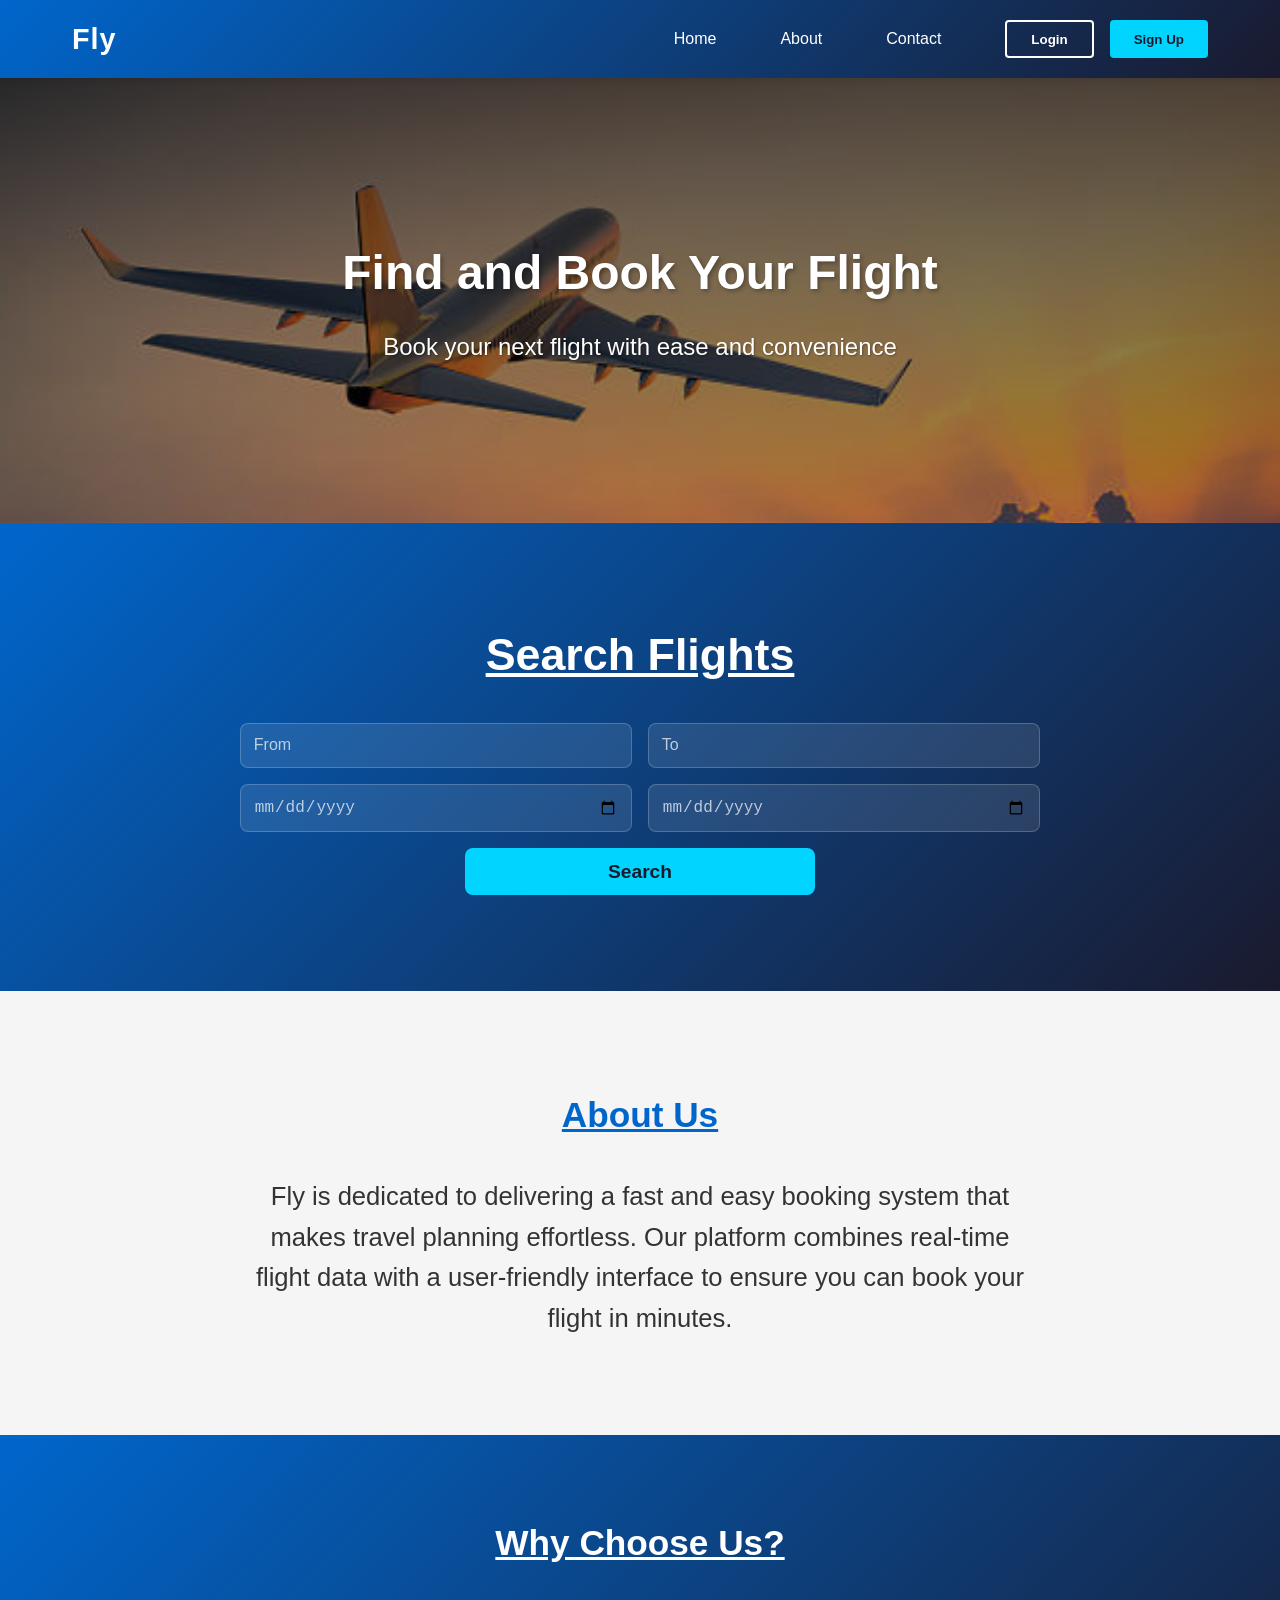
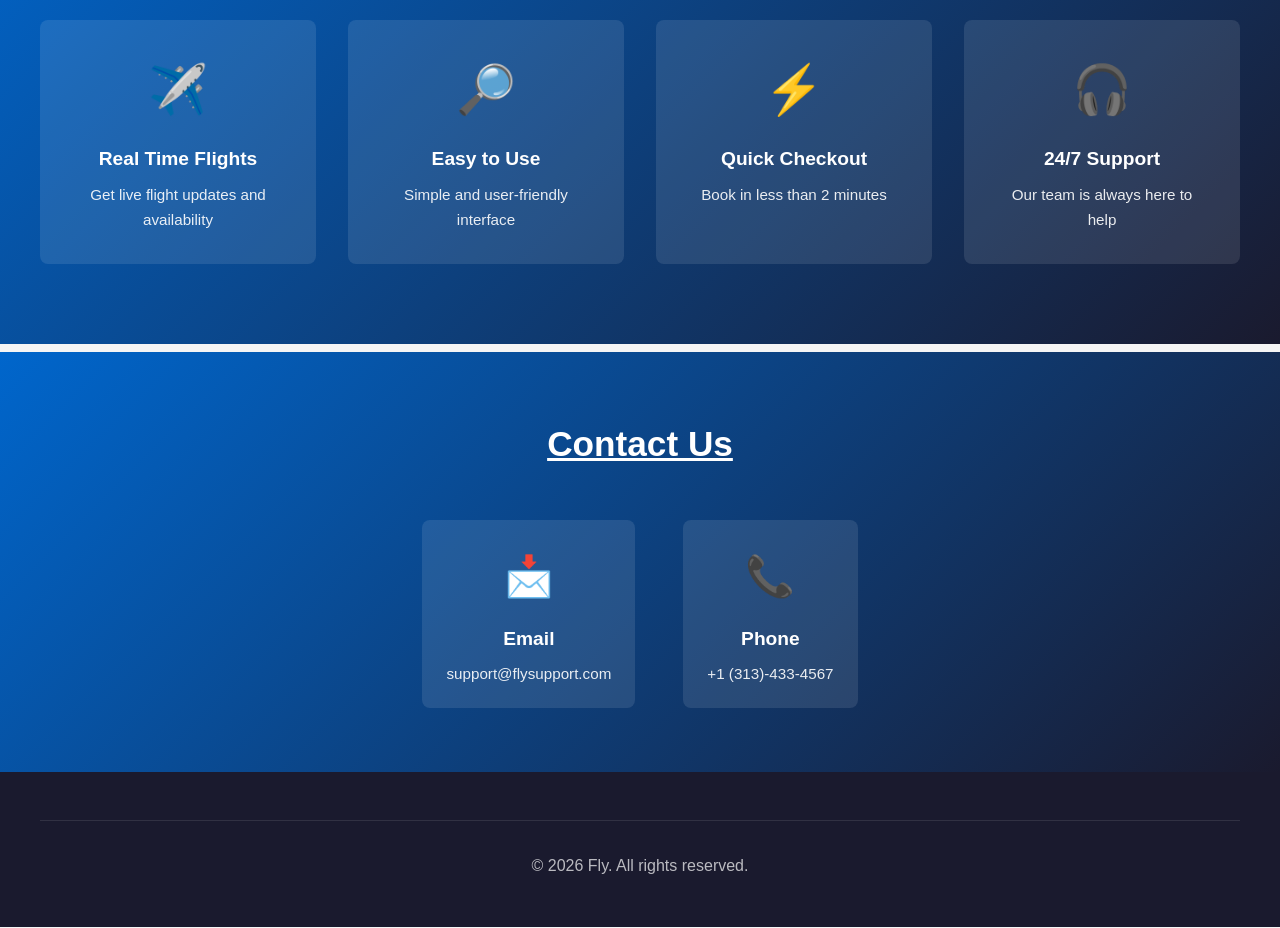
==== index.html @ 25966071 "finished homepage for site (no functionality yet)" ====
<!DOCTYPE html>
<html lang="en">
<head>
    <meta charset="UTF-8">
    <meta name="viewport" content="width=device-width, initial-scale=1.0">
    <title>Fly - Flight Booking</title>
    <link rel="stylesheet" href="css/styles.css">
</head>
<body>
    <!-- Navigation Bar -->
    <nav class="navbar">
        <div class="navbar-container">
            <div class="logo">
                <h1>Fly</h1>
            </div>
            <ul class="nav-menu">
                <li><a href="#home">Home</a></li>
                <li><a href="#about">About</a></li>
                <li><a href="#contact">Contact</a></li>
                <li class="auth-buttons">
                    <button class="btn-login">Login</button>
                    <button class="btn-signup">Sign Up</button>
                </li>
            </ul>
        </div>
    </nav>

    <!-- Hero Section -->
    <section class="hero" id="home">
        <div class="hero-content">
            <h2>Find and Book Your Flight</h2>
            <p>Book your next flight with ease and convenience</p>
        </div>
    </section>

    <!-- Search Section -->
    <section class="search-section">
        <div class="search-container">
            <h2>Search Flights</h2>
            <div class="search-form">
                <div class="search-input-group">
                    <input type="text" placeholder="From" class="search-input">
                    <input type="text" placeholder="To" class="search-input">
                </div>
                <div class="search-input-group">
                    <input type="date" class="search-input">
                    <input type="date" class="search-input">
                </div>
                <button class="search-btn">Search</button>
            </div>
        </div>
    </section>

    <!-- About Section -->
    <section class="about-section" id="about">
        <h2>About Us</h2>
        <p>Fly is dedicated to delivering a fast and easy booking system that makes travel planning effortless.
           Our platform combines real-time flight data with a user-friendly 
           interface to ensure you can book your flight in minutes.</p>
    </section>
    
    <!-- Why Us Section -->
    <section class="provide-section">
        <h2>Why Choose Us?</h2>
        <div class="provide-container">
            <div class="provide">
                <div class="provide-icon">✈️</div>
                <h3>Real Time Flights</h3>
                <p>Get live flight updates and availability</p>
            </div>
            <div class="provide">
                <div class="provide-icon">🔎</div>
                <h3>Easy to Use</h3>
                <p>Simple and user-friendly interface</p>
            </div>
            <div class="provide">
                <div class="provide-icon">⚡</div>
                <h3>Quick Checkout</h3>
                <p>Book in less than 2 minutes</p>
            </div>
            <div class="provide">
                <div class="provide-icon">🎧</div>
                <h3>24/7 Support</h3>
                <p>Our team is always here to help</p>
            </div>
        </div>
    </section>

    <!-- Contact Section -->
    <section class="contact-section" id="contact">
        <h2>Contact Us</h2>
        <div class="contact-container">
            <div class="contact-info">
                <div class="contact-item">
                    <div class="contact-icon">📩</div>
                    <h3>Email</h3>
                    <p>support@flysupport.com</p>
                </div>
                <div class="contact-item">
                    <div class="contact-icon">📞</div>
                    <h3>Phone</h3>
                    <p>+1 (313)-433-4567</p>
                </div>
            </div>
        </div>
    </section>

    <!-- Footer -->
    <footer class="footer">
        <div class="footer-content">
        <div class="footer-bottom">
            <p>&copy; 2026 Fly. All rights reserved.</p>
        </div>
    </footer>
    <script src="scripts/script.js"></script>
</body>
</html>
---- css/styles.css ----
* {
    margin: 0;
    padding: 0;
    box-sizing: border-box;
}

:root {
    --primary-color: #0066cc;
    --secondary-color: #00d4ff;
    --dark-bg: #1a1a2e;
    --light-bg: #f5f5f5;
    --text-dark: #333;
    --text-light: #666;
    --border-color: #ddd;
    --success-color: #27ae60;
    --error-color: #e74c3c;
}

body {
    font-family: 'Segoe UI', Tahoma, Geneva, Verdana, sans-serif;
    line-height: 1.6;
    color: var(--text-dark);
    background-color: var(--light-bg);
}

/* Nav bar */
.navbar {
    background: linear-gradient(135deg, var(--primary-color) 0%, var(--dark-bg) 100%);
    padding: 1rem 0;
    position: sticky;
    top: 0;
    z-index: 1000;
    box-shadow: 0 2px 8px rgba(0, 0, 0, 0.1);
}

.navbar-container {
    max-width: 1200px;
    margin: 0 auto;
    display: flex;
    justify-content: space-between;
    align-items: center;
    padding: 0 2rem;
}

.logo h1 {
    color: white;
    font-size: 1.8rem;
    font-weight: bold;
    letter-spacing: 1px;
}

.nav-menu {
    display: flex;
    list-style: none;
    gap: 2rem;
    align-items: center;
}

.nav-menu a {
    color: white;
    text-decoration: none;
    font-weight: 500;
    transition: 0.3s ease;
    padding: 0.5rem 1rem;
}

.nav-menu a:hover {
    color: var(--secondary-color);
    border-radius: 4px;
}

.auth-buttons {
    display: flex;
    gap: 1rem;
    margin-left: 1rem;
}

.btn-login {
    background: transparent;
    border: 2px solid white;
    color: white;
    padding: 0.6rem 1.5rem;
    border-radius: 4px;
    cursor: pointer;
    font-weight: 600;
    transition: 0.3s ease;
}

.btn-login:hover {
    background: white;
    color: var(--primary-color);
}

.btn-signup {
    background: var(--secondary-color);
    color: var(--dark-bg);
    border: none;
    padding: 0.6rem 1.5rem;
    border-radius: 4px;
    cursor: pointer;
    font-weight: 600;
    transition: 0.3s ease;
}

.btn-signup:hover {
    background: #00b8d4;
    transform: translateY(-2px);
}

/* Hero Section */
.hero {
    background: linear-gradient(rgba(0, 0, 0, 0.7), rgba(0, 0, 0, 0.3)),
                url('../assets/hero_background.jpg');
    background-size: cover;
    background-position: center 50%;
    background-attachment: scroll;
    color: white;
    padding: 9.8rem 2rem;
    text-align: center;
}

.hero-content h2 {
    font-size: 3rem;
    margin-bottom: 1rem;
    font-weight: 700;
    text-shadow: 2px 2px 4px rgba(0, 0, 0, 0.3);
}

.hero-content p {
    font-size: 1.5rem;
    text-shadow: 1px 1px 2px rgba(0, 0, 0, 0.3);
}

/* Provide Section */
.provide-section {
    background: linear-gradient(135deg, var(--primary-color), var(--dark-bg));
    color: white;
    padding: 5rem 2rem;
    margin: 0.5rem 0;
}

.provide-section h2 {
    text-align: center;
    font-size: 2.2rem;
    text-decoration: underline;
    margin-bottom: 3rem;
}

.provide-container {
    display: grid;
    grid-template-columns: repeat(auto-fit, minmax(200px, 1fr));
    gap: 2rem;
    max-width: 1200px;
    margin: 0 auto;
}

.provide {
    text-align: center;
    padding: 2rem;
    background: rgba(255, 255, 255, 0.1);
    border-radius: 8px;
    transition: 0.3s ease;
}

.provide:hover {
    background: rgba(255, 255, 255, 0.15);
}

.provide-icon {
    font-size: 3rem;
    margin-bottom: 1rem;
}

.provide h3 {
    margin-bottom: 0.5rem;
    font-size: 1.2rem;
}

.provide p {
    font-size: 0.95rem;
    opacity: 0.9;
}

/* Search Section */
.search-section {
    background: linear-gradient(135deg, var(--primary-color), var(--dark-bg));
    color: white;
    padding: 6rem 2rem;
    margin: 0;
}

.search-container {
    max-width: 800px;
    margin: 0 auto;
    text-align: center;
}

.search-container h2 {
    font-size: 2.8rem;
    text-decoration: underline;
    margin-bottom: 2rem;
}

.search-form {
    display: flex;
    flex-direction: column;
    gap: 1rem;
}

.search-input-group {
    display: flex;
    gap: 1rem;
}

.search-input {
    flex: 1;
    padding: 0.8rem;
    border: 1px solid rgba(255, 255, 255, 0.2);
    border-radius: 8px;
    background: rgba(255, 255, 255, 0.1);
    color: white;
    font-size: 1rem;
}

.search-input::placeholder {
    color: rgba(255, 255, 255, 0.7);
}

.search-input[type="date"] {
    color: rgba(255, 255, 255, 0.7);
}

.search-btn {
    background: var(--secondary-color);
    color: var(--dark-bg);
    border: none;
    padding: 0.8rem 1.5rem;
    border-radius: 8px;
    font-size: 1.2rem;
    font-weight: 600;
    cursor: pointer;
    transition: 0.3s ease;
    display: inline-flex;
    align-items: center;
    justify-content: center;
    gap: 0.5rem;
    width: 350px;
    margin: 0 auto;
}

.search-btn:hover {
    background: #00b8d4;
    transform: translateY(-2px);
}

/* About Us */
.about-section{
    background: var(--light-bg);
    padding: 5rem 2rem;
    text-align: center;
    margin: 1rem 0;
}

.about-section h2 {
    color: var(--primary-color);
    font-size: 2.2rem;
    margin-bottom: 2rem;
    text-decoration: underline;
}

.about-section p {
    max-width: 800px;
    margin: 0 auto;
    font-size: 1.6rem;
    line-height: 1.6;
    color: var(--text-dark);
}

/* Contact Section */
.contact-section {
    background: linear-gradient(135deg, var(--primary-color), var(--dark-bg));
    color: white;
    padding: 4rem 2rem;
    margin: 0;
}

.contact-section h2 {
    text-align: center;
    font-size: 2.2rem;
    text-decoration: underline;
    margin-bottom: 3rem;
}

.contact-container {
    max-width: 800px;
    margin: 0 auto;
}

.contact-info {
    display: flex;
    flex-direction: row;
    justify-content: center;
    gap: 3rem;
}

.contact-item {
    text-align: center;
    padding: 1.5rem;
    background: rgba(255, 255, 255, 0.1);
    border-radius: 8px;
    transition: 0.3s ease;
}

.contact-item:hover {
    background: rgba(255, 255, 255, 0.15);
    transform: translateY(-5px);
}

.contact-icon {
    font-size: 2.5rem;
    margin-bottom: 1rem;
}

.contact-item h3 {
    margin-bottom: 0.5rem;
    font-size: 1.2rem;
}

.contact-item p {
    font-size: 0.95rem;
    opacity: 0.9;
    line-height: 1.4;
}

/* Footer */
.footer {
    background: var(--dark-bg);
    color: white;
    padding: 3rem 2rem 1rem;
}

.footer-content {
    display: grid;
    grid-template-columns: repeat(auto-fit, minmax(250px, 1fr));
    gap: 2rem;
    max-width: 1200px;
    margin: 0 auto 2rem;
}

.footer-bottom {
    text-align: center;
    padding-top: 2rem;
    border-top: 1px solid rgba(255, 255, 255, 0.1);
    color: rgba(255, 255, 255, 0.7);
}

/* Res */
@media (max-width: 768px) {
    .navbar-container {
        flex-direction: column;
        gap: 1rem;
    }

    .nav-menu {
        flex-direction: column;
        gap: 0.5rem;
        width: 100%;
    }

    .auth-buttons {
        width: 100%;
        justify-content: center;
    }

    .hero-content h2 {
        font-size: 2rem;
    }

    .hero-content p {
        font-size: 1rem;
    }

    .search-form {
        grid-template-columns: 1fr;
    }

    .deals-container {
        grid-template-columns: 1fr;
    }

    .modal-content {
        width: 90%;
        margin: 30% auto;
    }

    .contact-container {
        padding: 0 1rem;
    }

    .contact-info {
        flex-direction: column;
        gap: 1.5rem;
    }

    .search-input-group {
        flex-direction: column;
        gap: 1rem;
    }

    .search-container h2 {
        font-size: 1.5rem;
    }
}
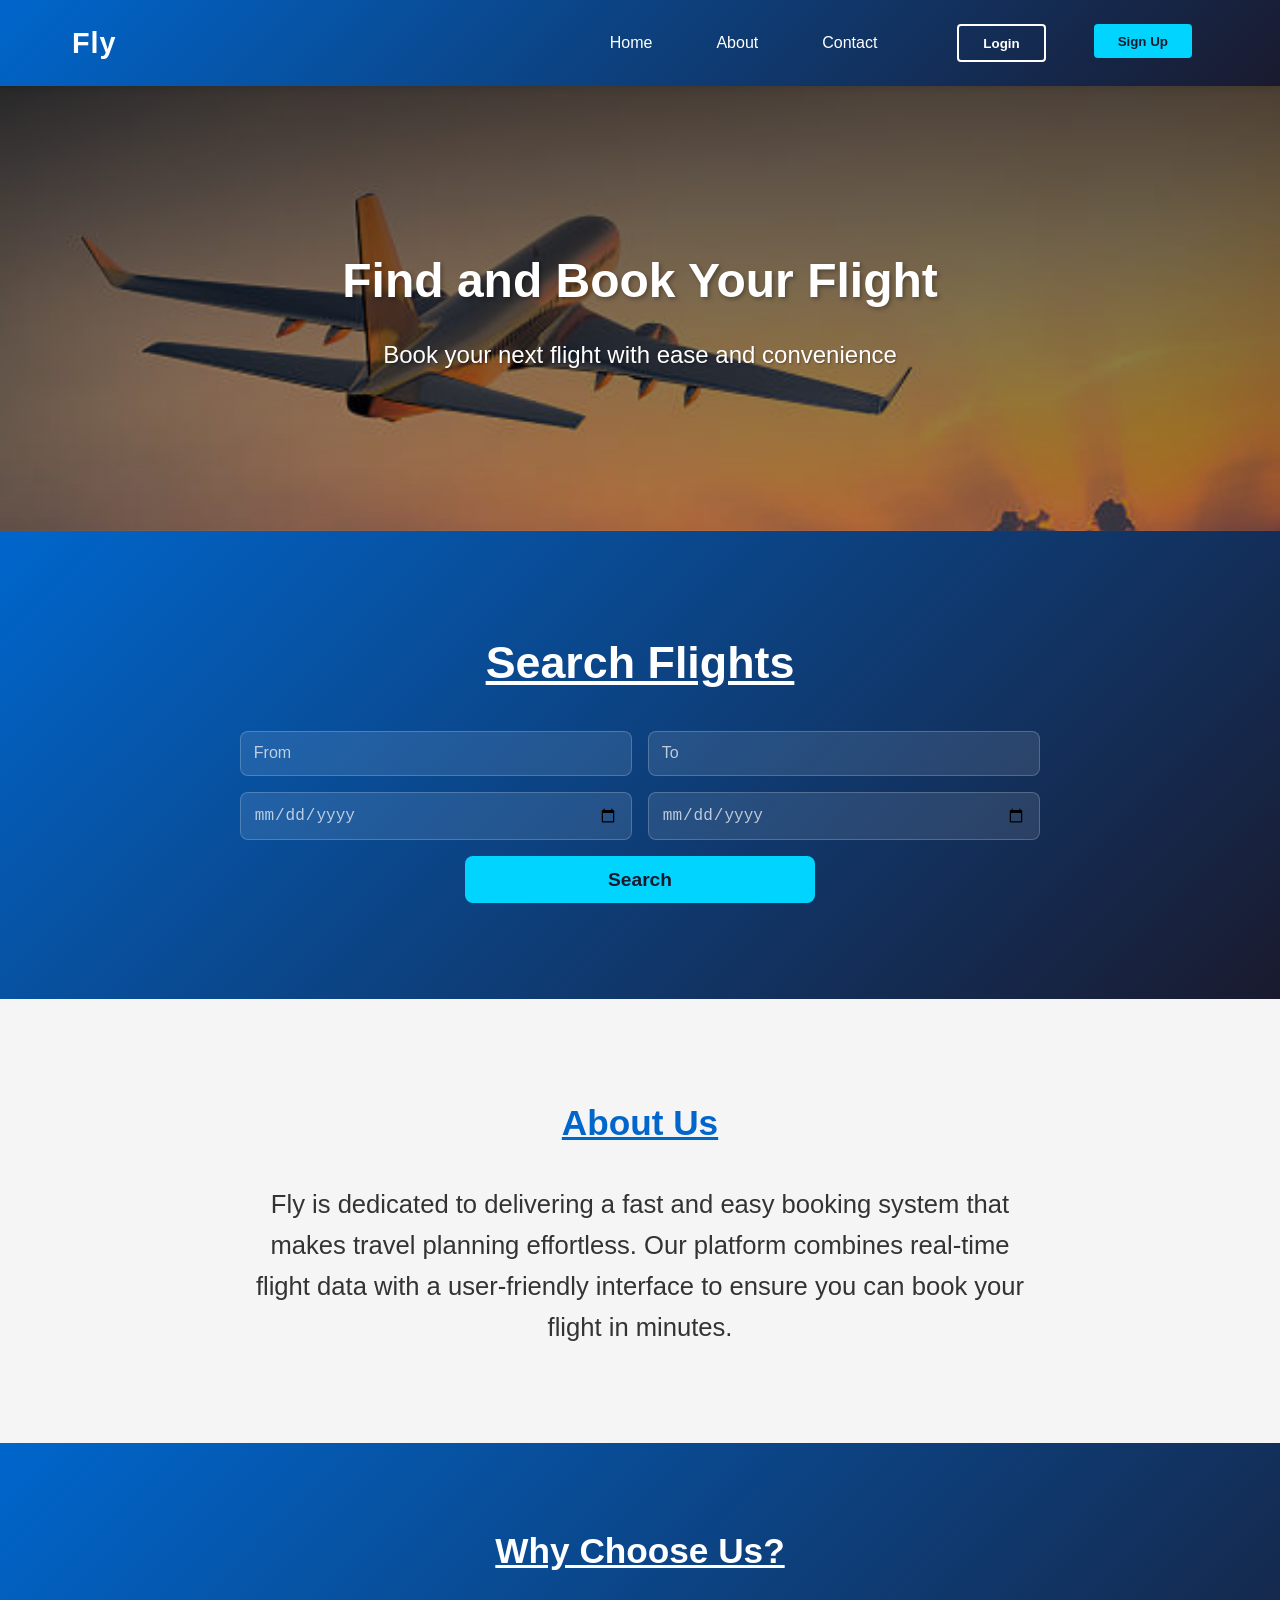
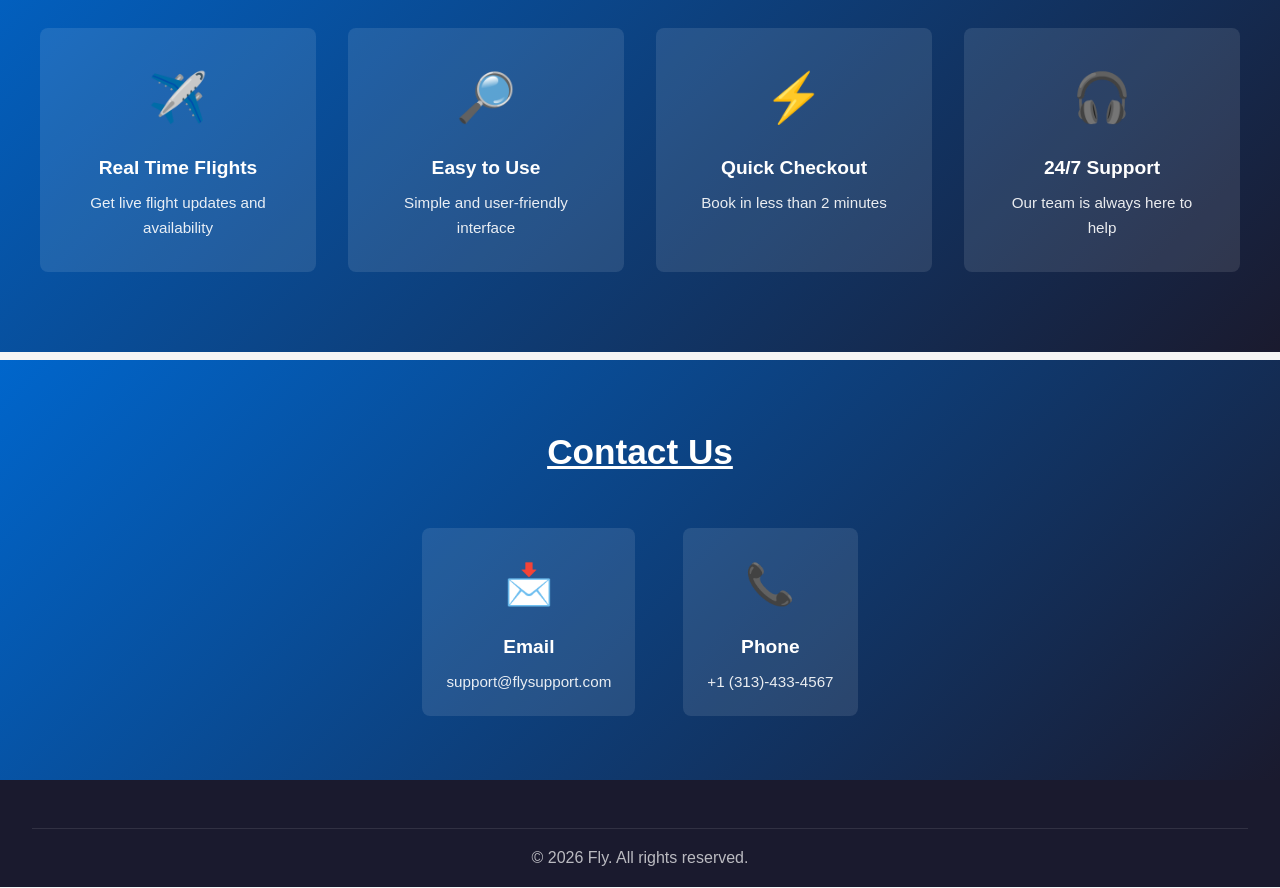
==== commit 751aff53: "implemented auth pages, created javascript for button clicking (placeholder for now), made Fly in in" ====
--- a/index.html
+++ b/index.html
@@ -18,8 +18,8 @@
                 <li><a href="#about">About</a></li>
                 <li><a href="#contact">Contact</a></li>
                 <li class="auth-buttons">
-                    <button class="btn-login">Login</button>
-                    <button class="btn-signup">Sign Up</button>
+                    <a href="login.html"><button class="btn-login" >Login</button></a>
+                    <a href="register.html"><button class="btn-signup">Sign Up</button></a>
                 </li>
             </ul>
         </div>
@@ -107,7 +107,6 @@
 
     <!-- Footer -->
     <footer class="footer">
-        <div class="footer-content">
         <div class="footer-bottom">
             <p>&copy; 2026 Fly. All rights reserved.</p>
         </div>
--- a/css/styles.css
+++ b/css/styles.css
@@ -47,6 +47,12 @@
     font-size: 1.8rem;
     font-weight: bold;
     letter-spacing: 1px;
+    cursor: pointer;
+    transition: 0.3s ease;
+}
+
+.logo h1:hover {
+    color: var(--secondary-color);
 }
 
 .nav-menu {
@@ -339,17 +345,9 @@
     padding: 3rem 2rem 1rem;
 }
 
-.footer-content {
-    display: grid;
-    grid-template-columns: repeat(auto-fit, minmax(250px, 1fr));
-    gap: 2rem;
-    max-width: 1200px;
-    margin: 0 auto 2rem;
-}
-
 .footer-bottom {
     text-align: center;
-    padding-top: 2rem;
+    padding-top: 1rem;
     border-top: 1px solid rgba(255, 255, 255, 0.1);
     color: rgba(255, 255, 255, 0.7);
 }
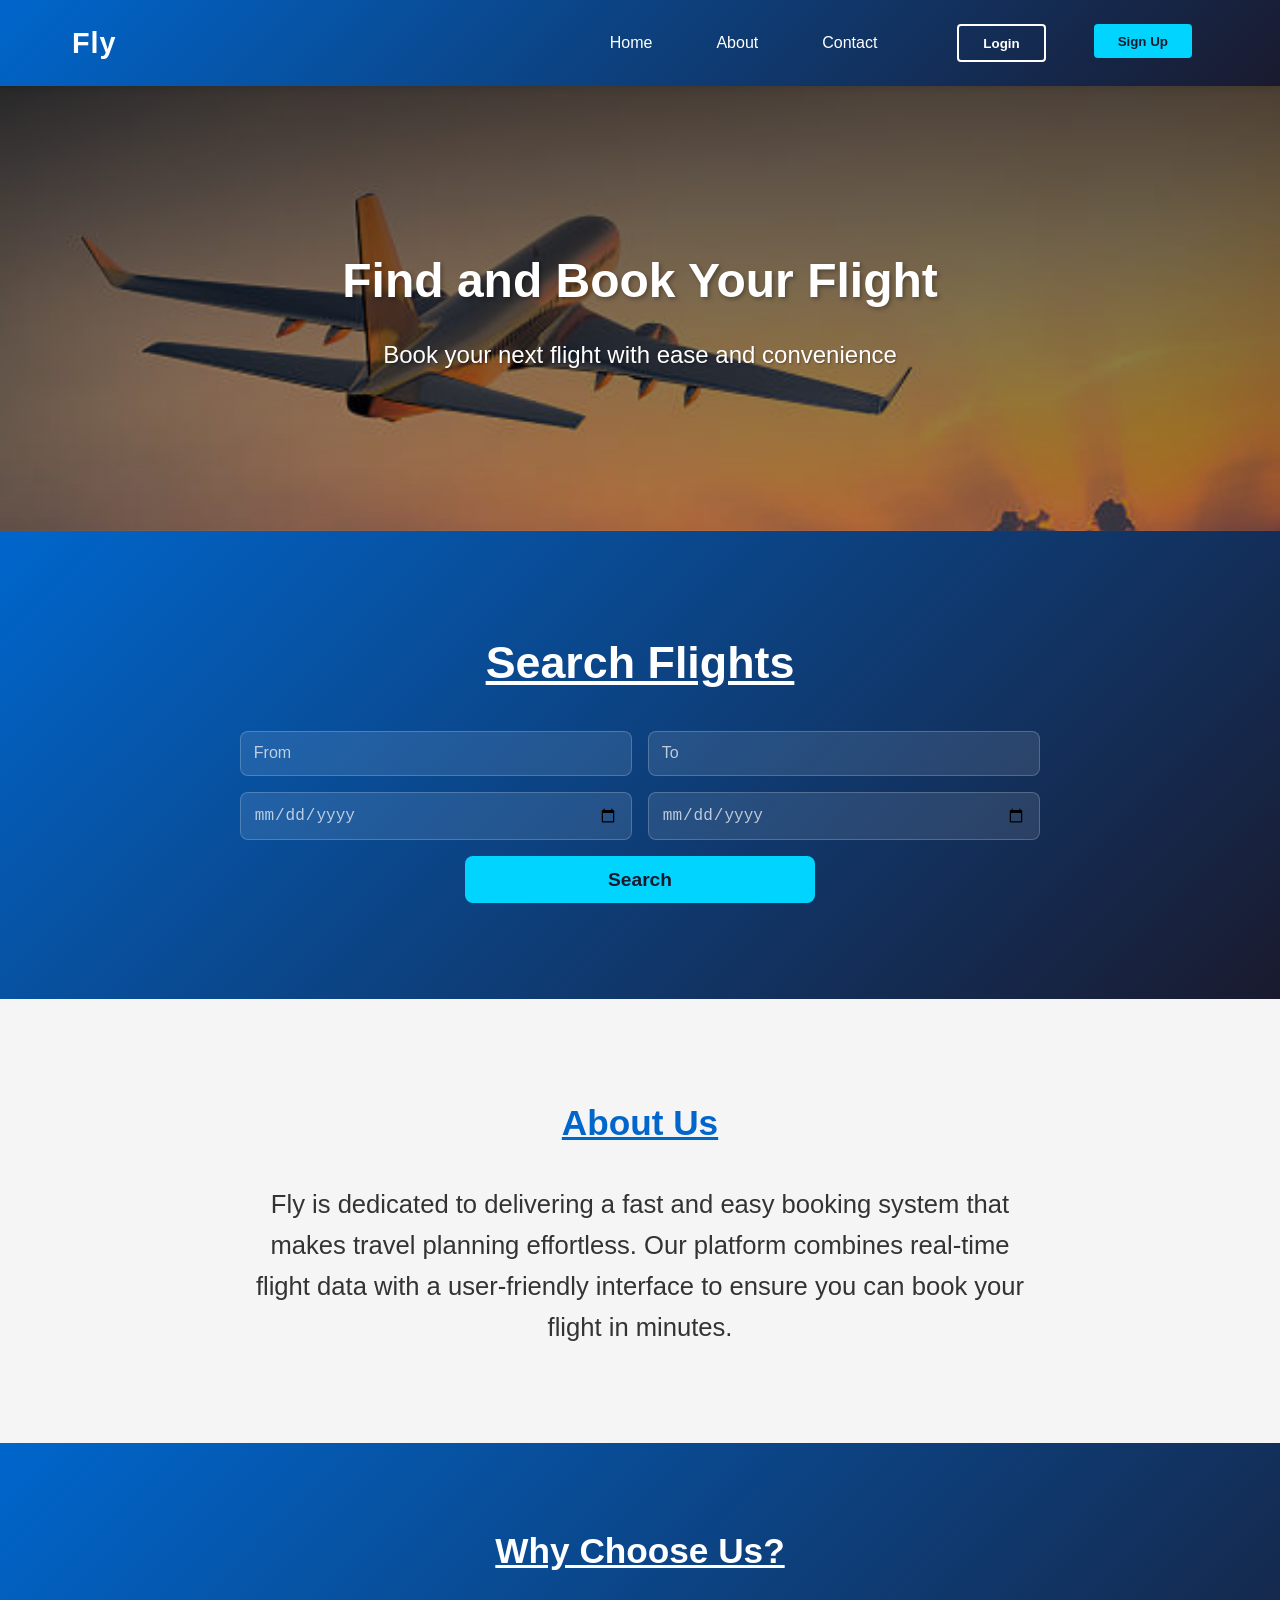
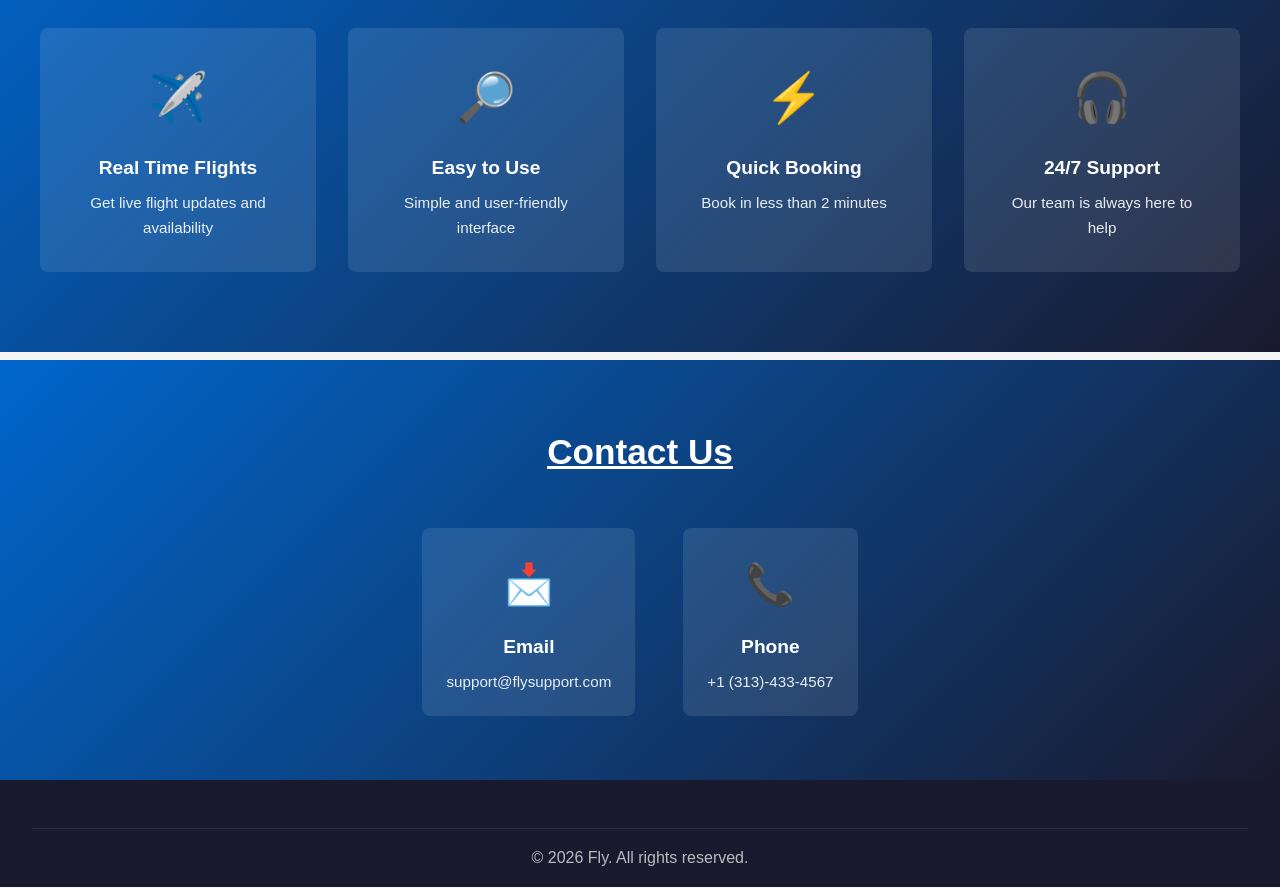
==== commit d384cc01: "changed some strings" ====
--- a/index.html
+++ b/index.html
@@ -75,7 +75,7 @@
             </div>
             <div class="provide">
                 <div class="provide-icon">⚡</div>
-                <h3>Quick Checkout</h3>
+                <h3>Quick Booking</h3>
                 <p>Book in less than 2 minutes</p>
             </div>
             <div class="provide">
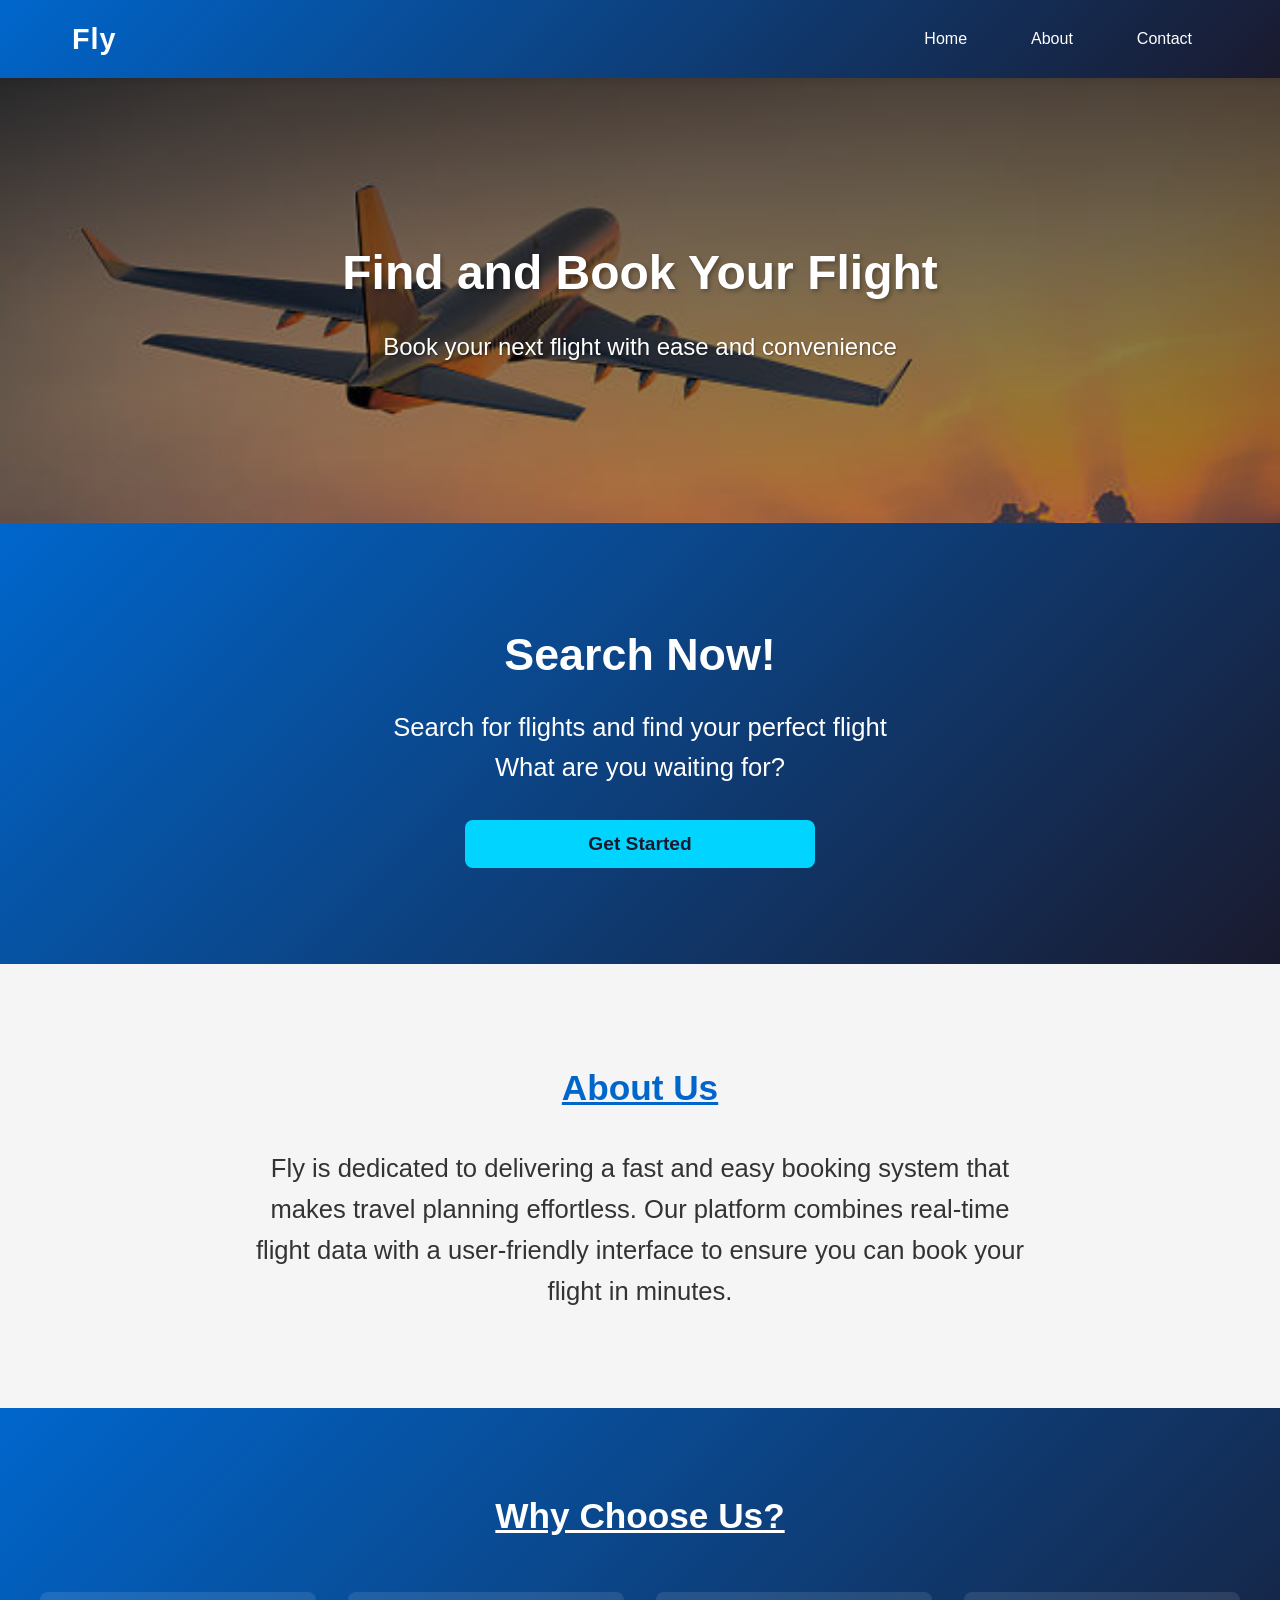
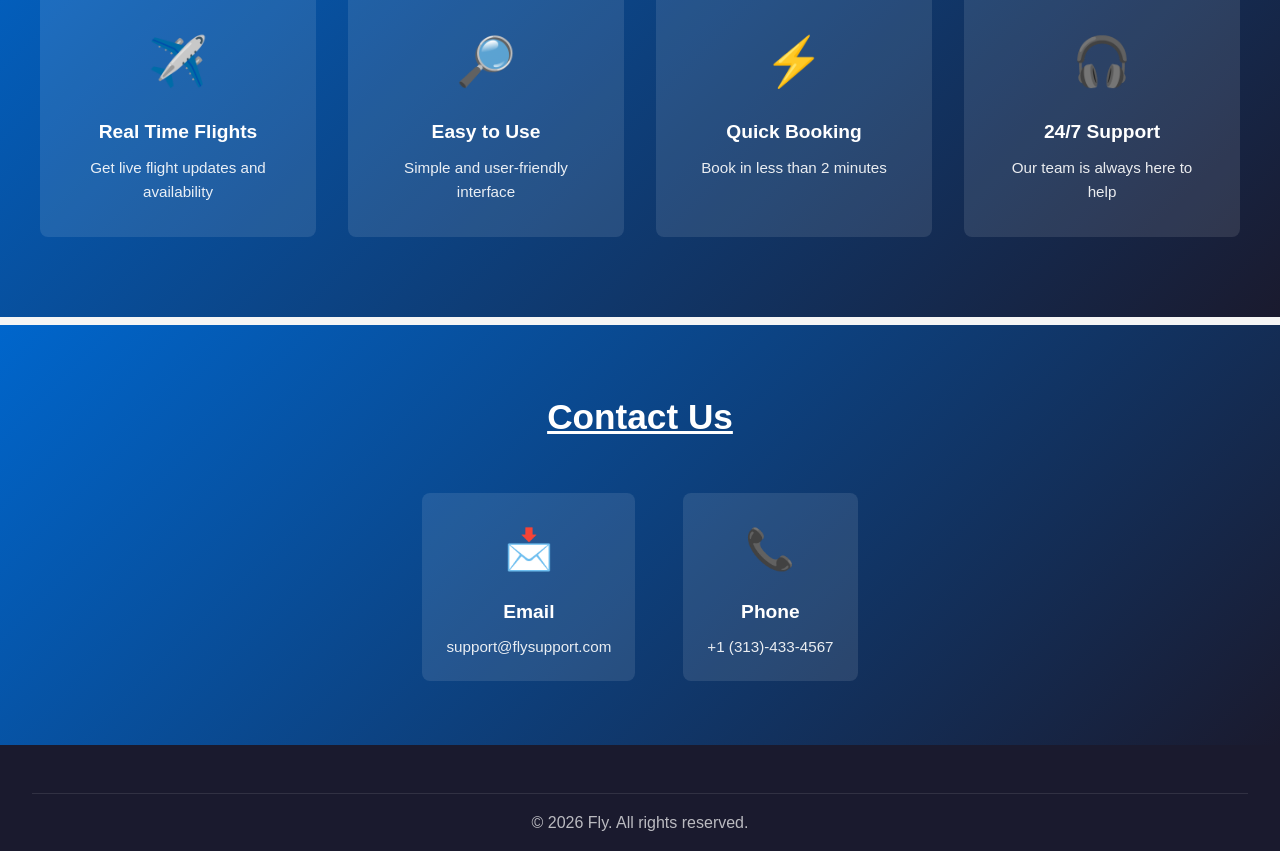
==== commit 26ad5b0b: "removed html, css, and js that won't be done by final project (incomplete features). Editted html an" ====
--- a/index.html
+++ b/index.html
@@ -17,10 +17,6 @@
                 <li><a href="#home">Home</a></li>
                 <li><a href="#about">About</a></li>
                 <li><a href="#contact">Contact</a></li>
-                <li class="auth-buttons">
-                    <a href="login.html"><button class="btn-login" >Login</button></a>
-                    <a href="register.html"><button class="btn-signup">Sign Up</button></a>
-                </li>
             </ul>
         </div>
     </nav>
@@ -36,18 +32,10 @@
     <!-- Search Section -->
     <section class="search-section">
         <div class="search-container">
-            <h2>Search Flights</h2>
-            <div class="search-form">
-                <div class="search-input-group">
-                    <input type="text" placeholder="From" class="search-input">
-                    <input type="text" placeholder="To" class="search-input">
-                </div>
-                <div class="search-input-group">
-                    <input type="date" class="search-input">
-                    <input type="date" class="search-input">
-                </div>
-                <button class="search-btn">Search</button>
-            </div>
+            <h2>Search Now!</h2>
+            <p>Search for flights and find your perfect flight</p>
+            <p>What are you waiting for?</p>
+            <button class="search-btn">Get Started</button>
         </div>
     </section>
 
--- a/css/styles.css
+++ b/css/styles.css
@@ -203,37 +203,15 @@
 
 .search-container h2 {
     font-size: 2.8rem;
-    text-decoration: underline;
-    margin-bottom: 2rem;
-}
-
-.search-form {
-    display: flex;
-    flex-direction: column;
-    gap: 1rem;
-}
-
-.search-input-group {
-    display: flex;
-    gap: 1rem;
-}
-
-.search-input {
-    flex: 1;
-    padding: 0.8rem;
-    border: 1px solid rgba(255, 255, 255, 0.2);
-    border-radius: 8px;
-    background: rgba(255, 255, 255, 0.1);
-    color: white;
-    font-size: 1rem;
-}
-
-.search-input::placeholder {
-    color: rgba(255, 255, 255, 0.7);
-}
-
-.search-input[type="date"] {
-    color: rgba(255, 255, 255, 0.7);
+    margin-bottom: 1rem;
+}
+
+.search-container p {
+    max-width: 800px;
+    margin: 0 auto;
+    font-size: 1.6rem;
+    line-height: 1.6;
+    color: var(--text-white);
 }
 
 .search-btn {
@@ -251,7 +229,7 @@
     justify-content: center;
     gap: 0.5rem;
     width: 350px;
-    margin: 0 auto;
+    margin: 2rem auto 0;
 }
 
 .search-btn:hover {
